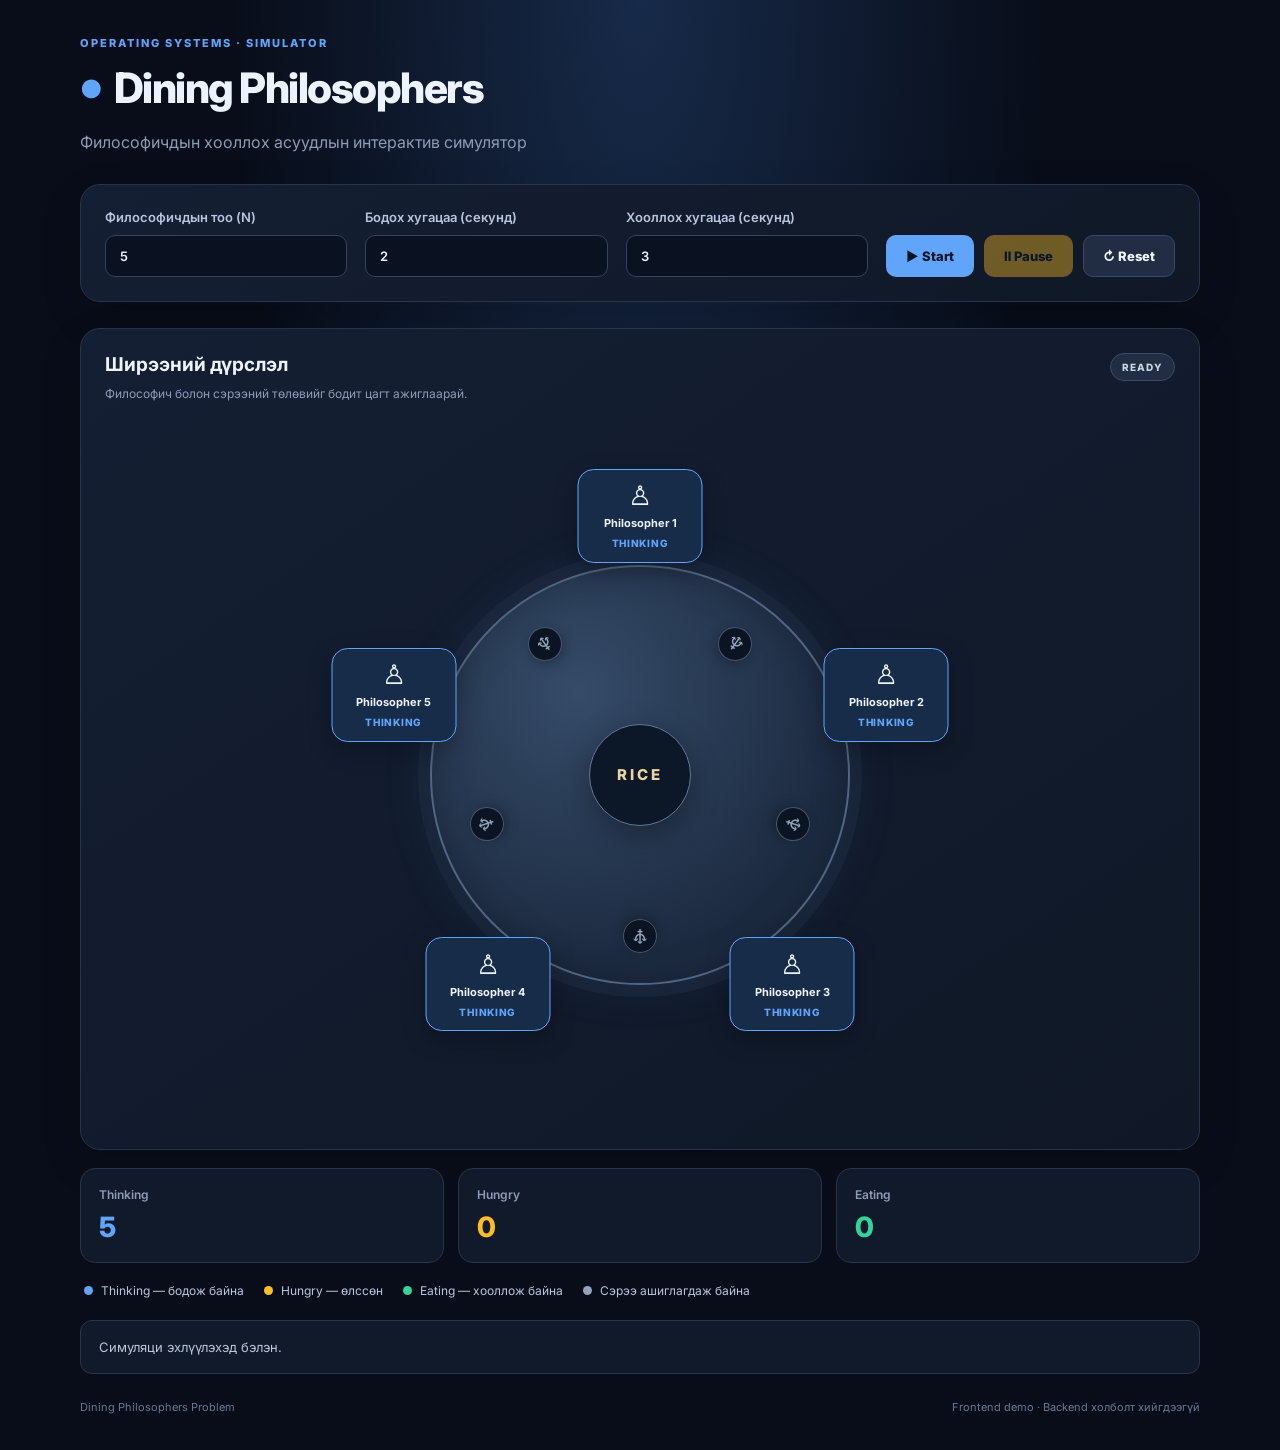
==== src/frontend/index.html @ 5a29da83 "Move frontend files inside src folder" ====
<!DOCTYPE html>
<html lang="mn">
<head>
  <meta charset="UTF-8">
  <meta name="viewport" content="width=device-width, initial-scale=1.0">
  <title>Dining Philosophers Simulator</title>
  <link rel="stylesheet" href="style.css">
  <script src="script.js" defer></script>
</head>
<body>
  <main class="container">
    <header>
      <div class="eyebrow">OPERATING SYSTEMS · SIMULATOR</div>
      <h1>Dining Philosophers</h1>
      <p>Философичдын хооллох асуудлын интерактив симулятор</p>
    </header>

    <section class="controls">
      <label>
        Философичдын тоо (N)
        <input id="count" type="number" min="2" max="10" value="5">
      </label>

      <label>
        Бодох хугацаа (секунд)
        <input id="thinkTime" type="number" min="1" max="10" value="2">
      </label>

      <label>
        Хооллох хугацаа (секунд)
        <input id="eatTime" type="number" min="1" max="10" value="3">
      </label>

      <div class="buttons">
        <button id="start" type="button">▶ Start</button>
        <button id="pause" type="button" disabled>Ⅱ Pause</button>
        <button id="reset" type="button">↻ Reset</button>
      </div>
    </section>

    <section class="simulation">
      <div class="section-heading">
        <div>
          <h2>Ширээний дүрслэл</h2>
          <p class="subheading">Философич болон сэрээний төлөвийг бодит цагт ажиглаарай.</p>
        </div>
        <span id="runBadge" class="run-badge">READY</span>
      </div>

      <div id="philosophers" aria-label="Философичдын дугуй ширээ"></div>
    </section>

    
    <section class="summary">
      <div class="summary-card">
        <span class="summary-label">Thinking</span>
        <strong id="thinkingCount">5</strong>
      </div>
      <div class="summary-card">
        <span class="summary-label">Hungry</span>
        <strong id="hungryCount">0</strong>
      </div>
      <div class="summary-card">
        <span class="summary-label">Eating</span>
        <strong id="eatingCount">0</strong>
      </div>
    </section>

    <section class="legend" aria-label="Төлөвийн тайлбар">
      <span><i class="dot thinking-dot"></i> Thinking — бодож байна</span>
      <span><i class="dot hungry-dot"></i> Hungry — өлссөн</span>
      <span><i class="dot eating-dot"></i> Eating — хооллож байна</span>
      <span><i class="dot fork-dot"></i> Сэрээ ашиглагдаж байна</span>
    </section>

    <p id="status" role="status" aria-live="polite">
      Симуляци эхлүүлэхэд бэлэн.
    </p>

    <footer>
      <span>Dining Philosophers Problem</span>
      <span>Frontend demo · Backend холболт хийгдээгүй</span>
    </footer>
  </main>
</body>
</html>
---- src/frontend/style.css ----
@import url('https://fonts.googleapis.com/css2?family=Inter:wght@400;500;600;700;800&display=swap');

:root {
  color-scheme: dark;
  --bg: #080d19;
  --panel: #111a2b;
  --border: #27344b;
  --text: #edf3ff;
  --muted: #8d9bb5;
  --blue: #60a5fa;
  --yellow: #fbbf24;
  --green: #34d399;
  --red: #fb7185;
}

* {
  box-sizing: border-box;
}

body {
  margin: 0;
  min-height: 100vh;
  padding: 36px 24px;
  background:
    radial-gradient(ellipse at 50% 0%, #172a49 0%, transparent 45%),
    var(--bg);
  color: var(--text);
  font-family: 'Inter', Arial, sans-serif;
}

.container {
  width: min(1120px, 100%);
  margin: 0 auto;
}

header {
  margin-bottom: 28px;
}

.eyebrow {
  margin-bottom: 12px;
  color: var(--blue);
  font-size: 11px;
  font-weight: 800;
  letter-spacing: 2px;
}

header h1 {
  margin: 0 0 10px;
  font-size: clamp(28px, 4vw, 42px);
  font-weight: 800;
  letter-spacing: -1.5px;
}

header h1::before {
  content: '●';
  color: var(--blue);
  font-size: 25px;
  margin-right: 12px;
  vertical-align: 5px;
}

header p,
.subheading {
  color: var(--muted);
  line-height: 1.7;
}

.controls,
.simulation {
  padding: 24px;
  background: linear-gradient(145deg, #141f33, #101827);
  border: 1px solid var(--border);
  border-radius: 20px;
  box-shadow: 0 14px 40px #00000020;
}

.controls {
  display: flex;
  flex-wrap: wrap;
  align-items: end;
  gap: 18px;
  margin: 26px 0;
}

label {
  display: flex;
  flex-direction: column;
  gap: 10px;
  color: #b8c5dc;
  font-size: 13px;
  font-weight: 600;
  flex: 1 1 150px;
}

input {
  width: 100%;
  min-width: 0;
  padding: 12px 14px;
  border: 1px solid #34445f;
  border-radius: 10px;
  outline: none;
  background: #0a1221;
  color: var(--text);
  font: inherit;
  transition: border-color 0.2s, box-shadow 0.2s;
}

input:focus {
  border-color: var(--blue);
  box-shadow: 0 0 0 3px #60a5fa20;
}

.buttons {
  display: flex;
  flex-wrap: wrap;
  gap: 10px;
}

button {
  padding: 12px 19px;
  border: 1px solid transparent;
  border-radius: 10px;
  background: var(--blue);
  color: #071326;
  font: inherit;
  font-size: 13px;
  font-weight: 800;
  cursor: pointer;
  transition: transform 0.2s, filter 0.2s;
}

button:hover:not(:disabled) {
  transform: translateY(-2px);
  filter: brightness(1.12);
}

button:disabled {
  opacity: 0.4;
  cursor: not-allowed;
}

#pause {
  background: var(--yellow);
}

#reset {
  border-color: #3b4a63;
  background: #202d43;
  color: var(--text);
}

.simulation {
  overflow: hidden;
}

.section-heading {
  display: flex;
  justify-content: space-between;
  align-items: flex-start;
  gap: 16px;
}

.simulation h2 {
  margin: 0 0 8px;
  font-size: 19px;
}

.subheading {
  margin: 0;
  font-size: 12px;
}

.run-badge {
  flex-shrink: 0;
  padding: 7px 11px;
  border: 1px solid #3b4a63;
  border-radius: 20px;
  background: #202d43;
  color: #cbd5e1;
  font-size: 10px;
  font-weight: 800;
  letter-spacing: 1px;
}

.run-badge.running {
  border-color: #16856a;
  background: #12372f;
  color: var(--green);
}

.run-badge.paused {
  border-color: #a87918;
  background: #3a2d17;
  color: var(--yellow);
}

#philosophers {
  position: relative;
  width: min(100%, 700px);
  min-height: 350px;
  aspect-ratio: 1;
  margin: 20px auto 0;
  isolation: isolate;
}

#philosophers::before {
  content: '';
  position: absolute;
  z-index: -2;
  inset: 20%;
  border: 2px solid #526581;
  border-radius: 50%;
  background: radial-gradient(circle at 35% 30%, #354b68, #1c2a40 70%);
  box-shadow:
    0 0 0 12px #25344b55,
    0 0 60px #60a5fa12,
    inset 0 0 35px #00000035;
}

#philosophers::after {
  content: 'RICE';
  position: absolute;
  z-index: -1;
  top: 50%;
  left: 50%;
  display: grid;
  place-items: center;
  width: 100px;
  height: 100px;
  transform: translate(-50%, -50%);
  border: 1px solid #607895;
  border-radius: 50%;
  background: #0c1728;
  color: #e9d5a1;
  font-size: 15px;
  font-weight: 800;
  letter-spacing: 3px;
  box-shadow: 0 8px 30px #00000055;
}

.philosopher {
  position: absolute;
  z-index: 2;
  top: var(--y, 50%);
  left: var(--x, 50%);
  display: flex;
  flex-direction: column;
  align-items: center;
  justify-content: center;
  gap: 7px;
  width: clamp(76px, 18%, 125px);
  min-height: 94px;
  padding: 12px 7px;
  transform: translate(-50%, -50%);
  border: 1px solid #42516a;
  border-radius: 16px;
  background: #18253a;
  color: var(--text);
  text-align: center;
  box-shadow: 0 8px 25px #00000040;
  transition: background 0.25s, border-color 0.25s, box-shadow 0.25s;
}

.philosopher::before {
  content: '♙';
  font-size: 27px;
  line-height: 1;
}

.philosopher div {
  font-size: 11px;
  font-weight: 700;
}

.philosopher p {
  margin: 0;
  font-size: 10px;
  font-weight: 800;
  letter-spacing: 0.7px;
}

.philosopher.thinking {
  border-color: var(--blue);
  background: #172c49;
}

.philosopher.thinking p {
  color: var(--blue);
}

.philosopher.hungry {
  border-color: var(--yellow);
  background: #3a2d17;
  box-shadow: 0 0 20px #fbbf2415;
}

.philosopher.hungry p {
  color: var(--yellow);
}

.philosopher.eating {
  border-color: var(--green);
  background: #12372f;
  box-shadow: 0 0 24px #34d39930;
}

.philosopher.eating p {
  color: var(--green);
}

.fork {
  position: absolute;
  z-index: 1;
  top: var(--y, 50%);
  left: var(--x, 50%);
  display: grid;
  place-items: center;
  width: 34px;
  height: 34px;
  transform: translate(-50%, -50%) rotate(var(--angle, 0deg));
  border: 1px solid #475569;
  border-radius: 50%;
  background: #0b1423;
  color: #94a3b8;
  font-size: 20px;
  box-shadow: 0 4px 12px #00000045;
  transition: background 0.2s, color 0.2s, border-color 0.2s;
}

.fork.occupied {
  border-color: var(--green);
  background: #12372f;
  color: var(--green);
}

.summary {
  display: grid;
  grid-template-columns: repeat(3, minmax(0, 1fr));
  gap: 14px;
  margin-top: 18px;
}

.summary-card {
  padding: 18px;
  border: 1px solid var(--border);
  border-radius: 15px;
  background: var(--panel);
}

.summary-label {
  display: block;
  margin-bottom: 8px;
  color: var(--muted);
  font-size: 12px;
  font-weight: 600;
}

.summary-card strong {
  font-size: 28px;
  font-weight: 800;
}

.summary-card:nth-child(1) strong {
  color: var(--blue);
}

.summary-card:nth-child(2) strong {
  color: var(--yellow);
}

.summary-card:nth-child(3) strong {
  color: var(--green);
}

.legend {
  display: flex;
  flex-wrap: wrap;
  gap: 14px 20px;
  margin: 20px 4px;
  color: #bac7dc;
  font-size: 12px;
}

.legend span {
  display: flex;
  align-items: center;
  gap: 8px;
}

.dot {
  display: inline-block;
  width: 9px;
  height: 9px;
  flex-shrink: 0;
  border-radius: 50%;
}

.thinking-dot {
  background: var(--blue);
}

.hungry-dot {
  background: var(--yellow);
}

.eating-dot {
  background: var(--green);
}

.fork-dot {
  background: #94a3b8;
}

#status {
  margin-top: 22px;
  padding: 16px 18px;
  border: 1px solid var(--border);
  border-radius: 12px;
  background: var(--panel);
  color: #bac7dc;
  font-size: 13px;
  line-height: 1.6;
}

footer {
  display: flex;
  justify-content: space-between;
  flex-wrap: wrap;
  gap: 10px;
  margin-top: 26px;
  color: #687893;
  font-size: 11px;
}

@media (max-width: 600px) {
  body {
    padding: 22px 12px;
  }

  .controls,
  .simulation {
    padding: 16px;
    border-radius: 15px;
  }

  .controls {
    align-items: stretch;
    flex-direction: column;
  }

  .buttons {
    display: grid;
    grid-template-columns: repeat(3, minmax(0, 1fr));
  }

  .buttons button {
    padding: 12px 8px;
  }

  #philosophers {
    min-height: 300px;
  }

  .philosopher {
    width: 25%;
    min-height: 72px;
    padding: 7px 3px;
    gap: 4px;
    border-radius: 10px;
  }

  .philosopher::before {
    font-size: 19px;
  }

  .philosopher div,
  .philosopher p {
    font-size: 8px;
  }

  #philosophers::after {
    width: 65px;
    height: 65px;
    font-size: 11px;
  }

  .fork {
    width: 25px;
    height: 25px;
    font-size: 16px;
  }

  .summary {
    gap: 8px;
  }

  .summary-card {
    padding: 12px;
  }

  .summary-card strong {
    font-size: 23px;
  }

  .section-heading {
    flex-direction: column;
  }
}
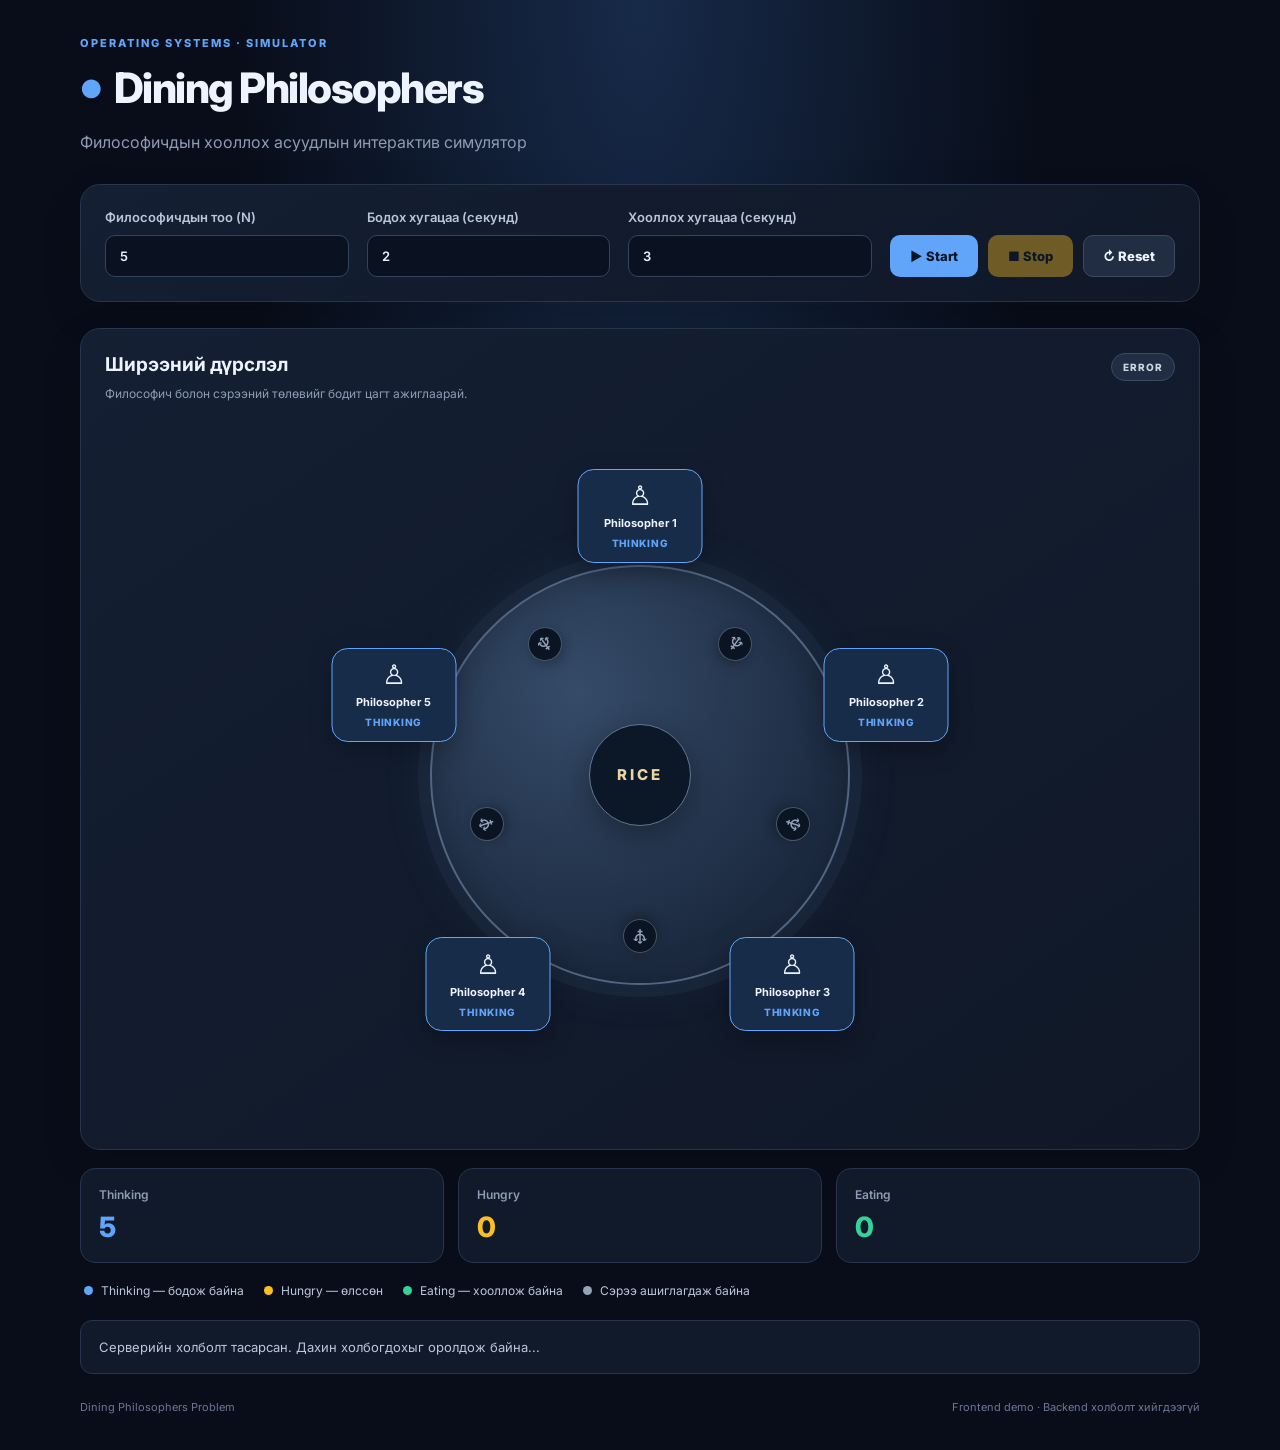
==== commit 0994aa61: "Connect frontend to bridge server via SSE" ====
--- a/src/frontend/index.html
+++ b/src/frontend/index.html
@@ -6,6 +6,7 @@
   <title>Dining Philosophers Simulator</title>
   <link rel="stylesheet" href="style.css">
   <script src="script.js" defer></script>
+  <script src="bridge-client.js" defer></script>
 </head>
 <body>
   <main class="container">
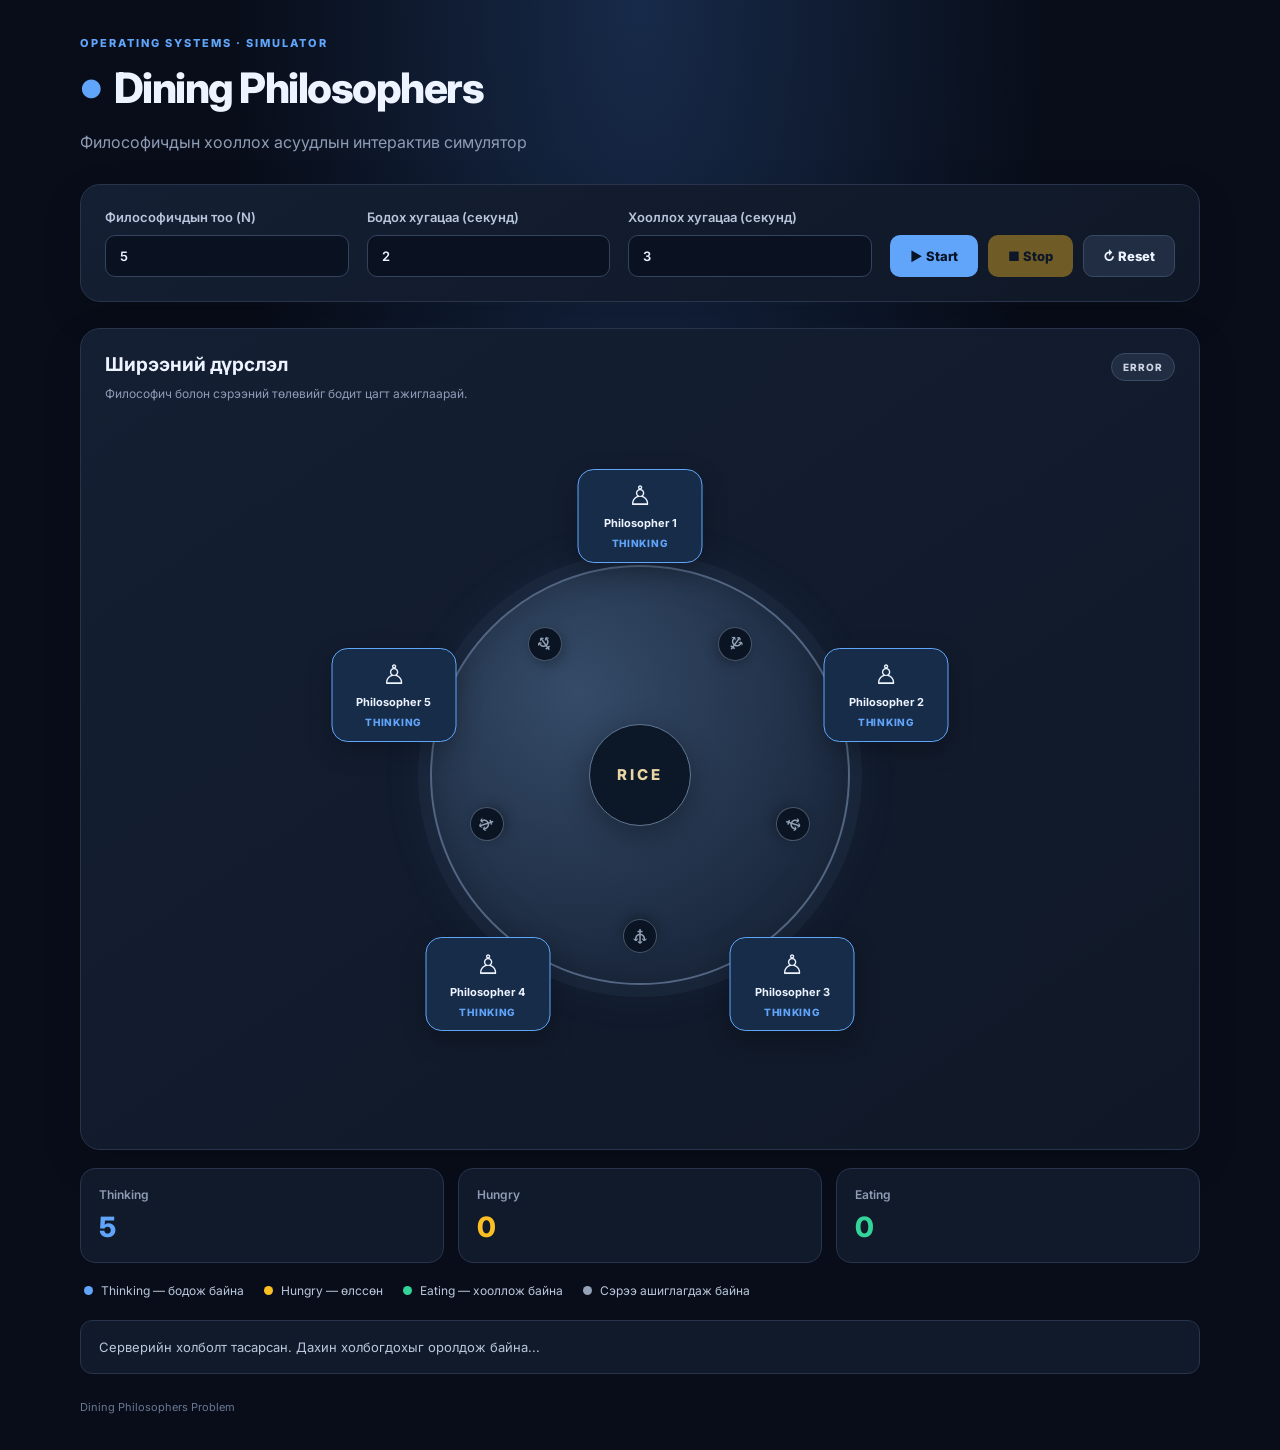
==== commit 17be0efd: "Remove outdated 'Backend not connected' note from footer" ====
--- a/src/frontend/index.html
+++ b/src/frontend/index.html
@@ -80,7 +80,6 @@
 
     <footer>
       <span>Dining Philosophers Problem</span>
-      <span>Frontend demo · Backend холболт хийгдээгүй</span>
     </footer>
   </main>
 </body>
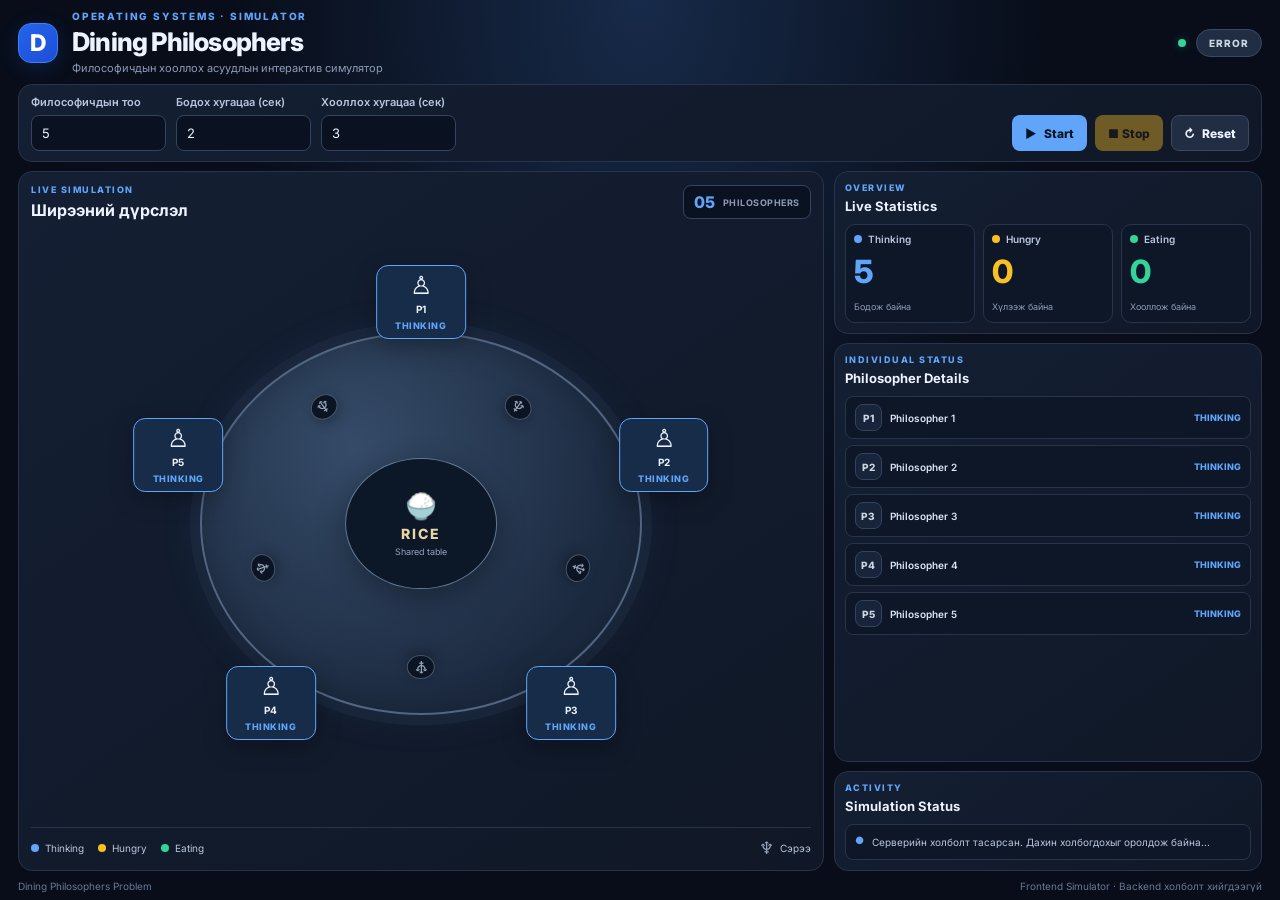
==== commit eb2ee73e: "update gui" ====
--- a/src/frontend/index.html
+++ b/src/frontend/index.html
@@ -3,84 +3,220 @@
 <head>
   <meta charset="UTF-8">
   <meta name="viewport" content="width=device-width, initial-scale=1.0">
+
   <title>Dining Philosophers Simulator</title>
+
+  <link rel="preconnect" href="https://fonts.googleapis.com">
+  <link rel="preconnect" href="https://fonts.gstatic.com" crossorigin>
+  <link
+    href="https://fonts.googleapis.com/css2?family=Inter:wght@400;500;600;700;800&display=swap"
+    rel="stylesheet"
+  >
+
   <link rel="stylesheet" href="style.css">
   <script src="script.js" defer></script>
-  <script src="bridge-client.js" defer></script>
-</head>
+<script src="bridge-client.js" defer></script>
 <body>
-  <main class="container">
-    <header>
-      <div class="eyebrow">OPERATING SYSTEMS · SIMULATOR</div>
-      <h1>Dining Philosophers</h1>
-      <p>Философичдын хооллох асуудлын интерактив симулятор</p>
+  <main class="app">
+
+    <!-- HEADER -->
+    <header class="app-header">
+      <div class="brand">
+        <div class="brand-icon">D</div>
+
+        <div>
+          <div class="eyebrow">OPERATING SYSTEMS · SIMULATOR</div>
+          <h1>Dining Philosophers</h1>
+          <p>Философичдын хооллох асуудлын интерактив симулятор</p>
+        </div>
+      </div>
+
+      <div class="header-status">
+        <span class="status-indicator"></span>
+        <span id="runBadge" class="run-badge">READY</span>
+      </div>
     </header>
 
-    <section class="controls">
-      <label>
-        Философичдын тоо (N)
+    <!-- CONTROLS -->
+    <section class="controls-panel">
+      <div class="control-group">
+        <label for="count">Философичдын тоо</label>
         <input id="count" type="number" min="2" max="10" value="5">
-      </label>
-
-      <label>
-        Бодох хугацаа (секунд)
+      </div>
+
+      <div class="control-group">
+        <label for="thinkTime">Бодох хугацаа (сек)</label>
         <input id="thinkTime" type="number" min="1" max="10" value="2">
-      </label>
-
-      <label>
-        Хооллох хугацаа (секунд)
+      </div>
+
+      <div class="control-group">
+        <label for="eatTime">Хооллох хугацаа (сек)</label>
         <input id="eatTime" type="number" min="1" max="10" value="3">
-      </label>
-
-      <div class="buttons">
-        <button id="start" type="button">▶ Start</button>
-        <button id="pause" type="button" disabled>Ⅱ Pause</button>
-        <button id="reset" type="button">↻ Reset</button>
+      </div>
+
+      <div class="control-buttons">
+        <button id="start" class="btn btn-primary" type="button">
+          <span>▶</span> Start
+        </button>
+
+        <button id="pause" class="btn btn-warning" type="button" disabled>
+          <span>Ⅱ</span> Pause
+        </button>
+
+        <button id="reset" class="btn btn-secondary" type="button">
+          <span>↻</span> Reset
+        </button>
       </div>
     </section>
 
-    <section class="simulation">
-      <div class="section-heading">
-        <div>
-          <h2>Ширээний дүрслэл</h2>
-          <p class="subheading">Философич болон сэрээний төлөвийг бодит цагт ажиглаарай.</p>
-        </div>
-        <span id="runBadge" class="run-badge">READY</span>
-      </div>
-
-      <div id="philosophers" aria-label="Философичдын дугуй ширээ"></div>
+    <!-- MAIN DASHBOARD -->
+    <section class="dashboard">
+
+      <!-- LEFT: SIMULATION TABLE -->
+      <section class="simulation-panel">
+
+        <div class="panel-heading">
+          <div>
+            <div class="panel-eyebrow">LIVE SIMULATION</div>
+            <h2>Ширээний дүрслэл</h2>
+          </div>
+
+          <div class="table-counter">
+            <span id="philosopherTotal">05</span>
+            <span>PHILOSOPHERS</span>
+          </div>
+        </div>
+
+        <div class="table-stage">
+          <div id="philosophers" aria-label="Философичдын дугуй ширээ">
+
+            <div class="table-center">
+              <div class="rice-icon">🍚</div>
+              <span>RICE</span>
+              <small>Shared table</small>
+            </div>
+
+          </div>
+        </div>
+
+        <div class="table-footer">
+          <div class="table-legend">
+            <span>
+              <i class="legend-dot thinking-dot"></i>
+              Thinking
+            </span>
+
+            <span>
+              <i class="legend-dot hungry-dot"></i>
+              Hungry
+            </span>
+
+            <span>
+              <i class="legend-dot eating-dot"></i>
+              Eating
+            </span>
+          </div>
+
+          <div class="fork-legend">
+            <span class="fork-symbol">♆</span>
+            Сэрээ
+          </div>
+        </div>
+
+      </section>
+
+      <!-- RIGHT: INFORMATION PANEL -->
+      <aside class="information-panel">
+
+        <!-- STATISTICS -->
+        <section class="stats-panel">
+
+          <div class="panel-heading compact-heading">
+            <div>
+              <div class="panel-eyebrow">OVERVIEW</div>
+              <h2>Live Statistics</h2>
+            </div>
+          </div>
+
+          <div class="stats-grid">
+
+            <div class="stat-card thinking-card">
+              <div class="stat-top">
+                <span class="legend-dot thinking-dot"></span>
+                <span>Thinking</span>
+              </div>
+
+              <strong id="thinkingCount">5</strong>
+              <small>Бодож байна</small>
+            </div>
+
+            <div class="stat-card hungry-card">
+              <div class="stat-top">
+                <span class="legend-dot hungry-dot"></span>
+                <span>Hungry</span>
+              </div>
+
+              <strong id="hungryCount">0</strong>
+              <small>Хүлээж байна</small>
+            </div>
+
+            <div class="stat-card eating-card">
+              <div class="stat-top">
+                <span class="legend-dot eating-dot"></span>
+                <span>Eating</span>
+              </div>
+
+              <strong id="eatingCount">0</strong>
+              <small>Хооллож байна</small>
+            </div>
+
+          </div>
+
+        </section>
+
+        <!-- PHILOSOPHER DETAILS -->
+        <section class="philosopher-panel">
+
+          <div class="panel-heading compact-heading">
+            <div>
+              <div class="panel-eyebrow">INDIVIDUAL STATUS</div>
+              <h2>Philosopher Details</h2>
+            </div>
+          </div>
+
+          <div id="philosopherDetails" class="philosopher-details"></div>
+
+        </section>
+
+        <!-- EVENT LOG -->
+        <section class="event-panel">
+
+          <div class="panel-heading compact-heading">
+            <div>
+              <div class="panel-eyebrow">ACTIVITY</div>
+              <h2>Simulation Status</h2>
+            </div>
+          </div>
+
+          <div class="event-content">
+            <span class="event-icon">●</span>
+            <p id="status" role="status" aria-live="polite">
+              Симуляци эхлүүлэхэд бэлэн.
+            </p>
+          </div>
+
+        </section>
+
+      </aside>
+
     </section>
 
-    
-    <section class="summary">
-      <div class="summary-card">
-        <span class="summary-label">Thinking</span>
-        <strong id="thinkingCount">5</strong>
-      </div>
-      <div class="summary-card">
-        <span class="summary-label">Hungry</span>
-        <strong id="hungryCount">0</strong>
-      </div>
-      <div class="summary-card">
-        <span class="summary-label">Eating</span>
-        <strong id="eatingCount">0</strong>
-      </div>
-    </section>
-
-    <section class="legend" aria-label="Төлөвийн тайлбар">
-      <span><i class="dot thinking-dot"></i> Thinking — бодож байна</span>
-      <span><i class="dot hungry-dot"></i> Hungry — өлссөн</span>
-      <span><i class="dot eating-dot"></i> Eating — хооллож байна</span>
-      <span><i class="dot fork-dot"></i> Сэрээ ашиглагдаж байна</span>
-    </section>
-
-    <p id="status" role="status" aria-live="polite">
-      Симуляци эхлүүлэхэд бэлэн.
-    </p>
-
-    <footer>
+    <!-- FOOTER -->
+    <footer class="app-footer">
       <span>Dining Philosophers Problem</span>
+      <span>Frontend Simulator · Backend холболт хийгдээгүй</span>
     </footer>
+
   </main>
 </body>
-</html>
+</html>
--- a/src/frontend/style.css
+++ b/src/frontend/style.css
@@ -1,183 +1,155 @@
-@import url('https://fonts.googleapis.com/css2?family=Inter:wght@400;500;600;700;800&display=swap');
 
 :root {
   color-scheme: dark;
+
   --bg: #080d19;
   --panel: #111a2b;
+  --panel-light: #17243a;
   --border: #27344b;
+
   --text: #edf3ff;
   --muted: #8d9bb5;
+
   --blue: #60a5fa;
   --yellow: #fbbf24;
   --green: #34d399;
   --red: #fb7185;
+
+  --radius: 14px;
 }
 
 * {
   box-sizing: border-box;
 }
 
+html {
+  height: 100%;
+}
+
 body {
   margin: 0;
-  min-height: 100vh;
-  padding: 36px 24px;
+  min-height: 100%;
   background:
     radial-gradient(ellipse at 50% 0%, #172a49 0%, transparent 45%),
     var(--bg);
+
   color: var(--text);
-  font-family: 'Inter', Arial, sans-serif;
-}
-
-.container {
-  width: min(1120px, 100%);
+  font-family: "Inter", Arial, sans-serif;
+}
+
+button,
+input {
+  font: inherit;
+}
+
+/* APP LAYOUT */
+
+.app {
+  width: 100%;
+  max-width: 1920px;
+  height: 100vh;
+  height: 100dvh;
+
   margin: 0 auto;
-}
-
-header {
-  margin-bottom: 28px;
+  padding: 14px 24px 10px;
+
+  display: flex;
+  flex-direction: column;
+  gap: 12px;
+
+  overflow: hidden;
+}
+
+/* HEADER */
+
+.app-header {
+  display: flex;
+  align-items: center;
+  justify-content: space-between;
+  gap: 20px;
+
+  flex-shrink: 0;
+  min-height: 66px;
+}
+
+.brand {
+  display: flex;
+  align-items: center;
+  gap: 14px;
+}
+
+.brand-icon {
+  display: grid;
+  place-items: center;
+
+  width: 46px;
+  height: 46px;
+
+  flex-shrink: 0;
+
+  border: 1px solid #3b82f6;
+  border-radius: 13px;
+
+  background: linear-gradient(145deg, #2563eb, #1d4ed8);
+
+  color: white;
+  font-size: 23px;
+  font-weight: 800;
+
+  box-shadow: 0 5px 20px #2563eb30;
 }
 
 .eyebrow {
-  margin-bottom: 12px;
+  margin-bottom: 4px;
+
   color: var(--blue);
+  font-size: 10px;
+  font-weight: 800;
+  letter-spacing: 1.8px;
+}
+
+.app-header h1 {
+  margin: 0;
+
+  font-size: clamp(20px, 2vw, 28px);
+  font-weight: 800;
+  letter-spacing: -0.8px;
+}
+
+.app-header p {
+  margin: 4px 0 0;
+
+  color: var(--muted);
   font-size: 11px;
-  font-weight: 800;
-  letter-spacing: 2px;
-}
-
-header h1 {
-  margin: 0 0 10px;
-  font-size: clamp(28px, 4vw, 42px);
-  font-weight: 800;
-  letter-spacing: -1.5px;
-}
-
-header h1::before {
-  content: '●';
-  color: var(--blue);
-  font-size: 25px;
-  margin-right: 12px;
-  vertical-align: 5px;
-}
-
-header p,
-.subheading {
-  color: var(--muted);
-  line-height: 1.7;
-}
-
-.controls,
-.simulation {
-  padding: 24px;
-  background: linear-gradient(145deg, #141f33, #101827);
-  border: 1px solid var(--border);
-  border-radius: 20px;
-  box-shadow: 0 14px 40px #00000020;
-}
-
-.controls {
-  display: flex;
-  flex-wrap: wrap;
-  align-items: end;
-  gap: 18px;
-  margin: 26px 0;
-}
-
-label {
-  display: flex;
-  flex-direction: column;
+}
+
+.header-status {
+  display: flex;
+  align-items: center;
   gap: 10px;
-  color: #b8c5dc;
-  font-size: 13px;
-  font-weight: 600;
-  flex: 1 1 150px;
-}
-
-input {
-  width: 100%;
-  min-width: 0;
-  padding: 12px 14px;
-  border: 1px solid #34445f;
-  border-radius: 10px;
-  outline: none;
-  background: #0a1221;
-  color: var(--text);
-  font: inherit;
-  transition: border-color 0.2s, box-shadow 0.2s;
-}
-
-input:focus {
-  border-color: var(--blue);
-  box-shadow: 0 0 0 3px #60a5fa20;
-}
-
-.buttons {
-  display: flex;
-  flex-wrap: wrap;
-  gap: 10px;
-}
-
-button {
-  padding: 12px 19px;
-  border: 1px solid transparent;
-  border-radius: 10px;
-  background: var(--blue);
-  color: #071326;
-  font: inherit;
-  font-size: 13px;
-  font-weight: 800;
-  cursor: pointer;
-  transition: transform 0.2s, filter 0.2s;
-}
-
-button:hover:not(:disabled) {
-  transform: translateY(-2px);
-  filter: brightness(1.12);
-}
-
-button:disabled {
-  opacity: 0.4;
-  cursor: not-allowed;
-}
-
-#pause {
-  background: var(--yellow);
-}
-
-#reset {
-  border-color: #3b4a63;
-  background: #202d43;
-  color: var(--text);
-}
-
-.simulation {
-  overflow: hidden;
-}
-
-.section-heading {
-  display: flex;
-  justify-content: space-between;
-  align-items: flex-start;
-  gap: 16px;
-}
-
-.simulation h2 {
-  margin: 0 0 8px;
-  font-size: 19px;
-}
-
-.subheading {
-  margin: 0;
-  font-size: 12px;
+
+  flex-shrink: 0;
+}
+
+.status-indicator {
+  width: 8px;
+  height: 8px;
+
+  border-radius: 50%;
+  background: var(--green);
+
+  box-shadow: 0 0 10px #34d39950;
 }
 
 .run-badge {
-  flex-shrink: 0;
-  padding: 7px 11px;
+  padding: 7px 12px;
+
   border: 1px solid #3b4a63;
   border-radius: 20px;
+
   background: #202d43;
   color: #cbd5e1;
+
   font-size: 10px;
   font-weight: 800;
   letter-spacing: 1px;
@@ -195,89 +167,352 @@
   color: var(--yellow);
 }
 
+/* CONTROLS */
+
+.controls-panel {
+  display: flex;
+  align-items: end;
+  gap: 14px;
+
+  flex-shrink: 0;
+
+  padding: 12px 16px;
+
+  border: 1px solid var(--border);
+  border-radius: var(--radius);
+
+  background: linear-gradient(145deg, #141f33, #101827);
+}
+
+.control-group {
+  display: flex;
+  flex-direction: column;
+  gap: 6px;
+
+  width: 150px;
+  min-width: 0;
+}
+
+.control-group label {
+  color: #b8c5dc;
+  font-size: 11px;
+  font-weight: 600;
+}
+
+.control-group input {
+  width: 100%;
+  height: 36px;
+
+  padding: 0 10px;
+
+  border: 1px solid #34445f;
+  border-radius: 8px;
+
+  outline: none;
+
+  background: #0a1221;
+  color: var(--text);
+
+  font-size: 13px;
+
+  transition:
+    border-color 0.2s,
+    box-shadow 0.2s;
+}
+
+.control-group input:focus {
+  border-color: var(--blue);
+  box-shadow: 0 0 0 3px #60a5fa20;
+}
+
+.control-buttons {
+  display: flex;
+  gap: 8px;
+
+  margin-left: auto;
+}
+
+.btn {
+  display: inline-flex;
+  align-items: center;
+  justify-content: center;
+  gap: 7px;
+
+  height: 36px;
+  padding: 0 15px;
+
+  border: 1px solid transparent;
+  border-radius: 8px;
+
+  font-size: 12px;
+  font-weight: 800;
+
+  cursor: pointer;
+
+  transition:
+    transform 0.2s,
+    filter 0.2s;
+}
+
+.btn:hover:not(:disabled) {
+  transform: translateY(-1px);
+  filter: brightness(1.1);
+}
+
+.btn:disabled {
+  opacity: 0.4;
+  cursor: not-allowed;
+}
+
+.btn-primary {
+  background: var(--blue);
+  color: #071326;
+}
+
+.btn-warning {
+  background: var(--yellow);
+  color: #241805;
+}
+
+.btn-secondary {
+  border-color: #3b4a63;
+  background: #202d43;
+  color: var(--text);
+}
+
+/* MAIN DASHBOARD */
+
+.dashboard {
+  display: grid;
+
+  grid-template-columns:
+    minmax(0, 1.65fr)
+    minmax(310px, 0.85fr);
+
+  gap: 14px;
+
+  flex: 1;
+  min-height: 0;
+}
+
+/* PANEL SHARED */
+
+.simulation-panel,
+.information-panel > section {
+  border: 1px solid var(--border);
+  border-radius: var(--radius);
+
+  background: linear-gradient(145deg, #141f33, #101827);
+}
+
+.simulation-panel {
+  display: flex;
+  flex-direction: column;
+
+  min-width: 0;
+  min-height: 0;
+
+  padding: 16px;
+
+  overflow: hidden;
+}
+
+.panel-heading {
+  display: flex;
+  align-items: center;
+  justify-content: space-between;
+  gap: 12px;
+
+  flex-shrink: 0;
+}
+
+.panel-eyebrow {
+  margin-bottom: 5px;
+
+  color: var(--blue);
+  font-size: 9px;
+  font-weight: 800;
+  letter-spacing: 1.5px;
+}
+
+.panel-heading h2 {
+  margin: 0;
+
+  font-size: 16px;
+  font-weight: 700;
+}
+
+.table-counter {
+  display: flex;
+  align-items: center;
+  gap: 8px;
+
+  padding: 6px 10px;
+
+  border: 1px solid #34445f;
+  border-radius: 8px;
+
+  background: #0a1221;
+}
+
+.table-counter span:first-child {
+  color: var(--blue);
+  font-size: 16px;
+  font-weight: 800;
+}
+
+.table-counter span:last-child {
+  color: var(--muted);
+  font-size: 9px;
+  font-weight: 700;
+  letter-spacing: 0.5px;
+}
+
+/* TABLE STAGE */
+
+.table-stage {
+  display: flex;
+  align-items: center;
+  justify-content: center;
+
+  flex: 1;
+  min-height: 0;
+
+  padding: 4px;
+}
+
 #philosophers {
   position: relative;
-  width: min(100%, 700px);
-  min-height: 350px;
+
+  width: min(100%, 100%, calc(100dvh - 210px));
+  max-height: 100%;
   aspect-ratio: 1;
-  margin: 20px auto 0;
+
   isolation: isolate;
 }
 
+/* TABLE */
+
 #philosophers::before {
-  content: '';
+  content: "";
+
   position: absolute;
   z-index: -2;
-  inset: 20%;
+
+  inset: 18%;
+
   border: 2px solid #526581;
   border-radius: 50%;
-  background: radial-gradient(circle at 35% 30%, #354b68, #1c2a40 70%);
+
+  background:
+    radial-gradient(circle at 35% 30%, #354b68, #1c2a40 70%);
+
   box-shadow:
-    0 0 0 12px #25344b55,
-    0 0 60px #60a5fa12,
+    0 0 0 10px #25344b55,
+    0 0 50px #60a5fa12,
     inset 0 0 35px #00000035;
 }
 
-#philosophers::after {
-  content: 'RICE';
+/* TABLE CENTER */
+
+.table-center {
   position: absolute;
   z-index: -1;
+
   top: 50%;
   left: 50%;
-  display: grid;
-  place-items: center;
-  width: 100px;
-  height: 100px;
+
+  display: flex;
+  flex-direction: column;
+  align-items: center;
+  justify-content: center;
+  gap: 4px;
+
+  width: 22%;
+  height: 22%;
+
   transform: translate(-50%, -50%);
+
   border: 1px solid #607895;
   border-radius: 50%;
+
   background: #0c1728;
+
+  box-shadow: 0 8px 30px #00000055;
+}
+
+.rice-icon {
+  font-size: clamp(16px, 2vw, 30px);
+}
+
+.table-center > span {
   color: #e9d5a1;
-  font-size: 15px;
+  font-size: clamp(10px, 1.1vw, 15px);
   font-weight: 800;
-  letter-spacing: 3px;
-  box-shadow: 0 8px 30px #00000055;
-}
+  letter-spacing: 2px;
+}
+
+.table-center small {
+  color: #94a3b8;
+  font-size: clamp(7px, 0.7vw, 10px);
+}
+
+/* PHILOSOPHERS */
 
 .philosopher {
   position: absolute;
   z-index: 2;
+
   top: var(--y, 50%);
   left: var(--x, 50%);
+
   display: flex;
   flex-direction: column;
   align-items: center;
   justify-content: center;
-  gap: 7px;
-  width: clamp(76px, 18%, 125px);
-  min-height: 94px;
-  padding: 12px 7px;
+  gap: 5px;
+
+  width: clamp(66px, 13%, 108px);
+  min-height: 70px;
+
+  padding: 7px 4px;
+
   transform: translate(-50%, -50%);
+
   border: 1px solid #42516a;
-  border-radius: 16px;
+  border-radius: 12px;
+
   background: #18253a;
   color: var(--text);
+
   text-align: center;
+
   box-shadow: 0 8px 25px #00000040;
-  transition: background 0.25s, border-color 0.25s, box-shadow 0.25s;
+
+  transition:
+    background 0.25s,
+    border-color 0.25s,
+    box-shadow 0.25s;
 }
 
 .philosopher::before {
-  content: '♙';
-  font-size: 27px;
+  content: "♙";
+
+  font-size: clamp(18px, 2vw, 25px);
   line-height: 1;
 }
 
 .philosopher div {
-  font-size: 11px;
+  font-size: 10px;
   font-weight: 700;
 }
 
 .philosopher p {
   margin: 0;
-  font-size: 10px;
+
+  font-size: 9px;
   font-weight: 800;
-  letter-spacing: 0.7px;
+  letter-spacing: 0.5px;
 }
 
 .philosopher.thinking {
@@ -292,6 +527,7 @@
 .philosopher.hungry {
   border-color: var(--yellow);
   background: #3a2d17;
+
   box-shadow: 0 0 20px #fbbf2415;
 }
 
@@ -302,30 +538,47 @@
 .philosopher.eating {
   border-color: var(--green);
   background: #12372f;
+
   box-shadow: 0 0 24px #34d39930;
 }
 
 .philosopher.eating p {
   color: var(--green);
 }
+
+/* FORKS */
 
 .fork {
   position: absolute;
   z-index: 1;
+
   top: var(--y, 50%);
   left: var(--x, 50%);
+
   display: grid;
   place-items: center;
-  width: 34px;
-  height: 34px;
-  transform: translate(-50%, -50%) rotate(var(--angle, 0deg));
+
+  width: clamp(24px, 4%, 32px);
+  height: clamp(24px, 4%, 32px);
+
+  transform:
+    translate(-50%, -50%)
+    rotate(var(--angle, 0deg));
+
   border: 1px solid #475569;
   border-radius: 50%;
+
   background: #0b1423;
   color: #94a3b8;
-  font-size: 20px;
+
+  font-size: 17px;
+
   box-shadow: 0 4px 12px #00000045;
-  transition: background 0.2s, color 0.2s, border-color 0.2s;
+
+  transition:
+    background 0.2s,
+    color 0.2s,
+    border-color 0.2s;
 }
 
 .fork.occupied {
@@ -334,65 +587,257 @@
   color: var(--green);
 }
 
-.summary {
+/* TABLE FOOTER */
+
+.table-footer {
+  display: flex;
+  align-items: center;
+  justify-content: space-between;
+  gap: 10px;
+
+  flex-shrink: 0;
+
+  padding-top: 10px;
+
+  border-top: 1px solid #27344b;
+}
+
+.table-legend {
+  display: flex;
+  flex-wrap: wrap;
+  gap: 14px;
+}
+
+.table-legend span,
+.fork-legend {
+  display: flex;
+  align-items: center;
+  gap: 6px;
+
+  color: #bac7dc;
+  font-size: 10px;
+}
+
+.fork-symbol {
+  color: #94a3b8;
+  font-size: 17px;
+}
+
+/* RIGHT PANEL */
+
+.information-panel {
+  display: flex;
+  flex-direction: column;
+  gap: 12px;
+
+  min-width: 0;
+  min-height: 0;
+}
+
+.information-panel > section {
+  padding: 13px;
+}
+
+.compact-heading {
+  margin-bottom: 10px;
+}
+
+.compact-heading h2 {
+  font-size: 13px;
+}
+
+/* STATISTICS */
+
+.stats-panel {
+  flex-shrink: 0;
+}
+
+.stats-grid {
   display: grid;
   grid-template-columns: repeat(3, minmax(0, 1fr));
-  gap: 14px;
-  margin-top: 18px;
-}
-
-.summary-card {
-  padding: 18px;
+  gap: 8px;
+}
+
+.stat-card {
+  min-width: 0;
+
+  padding: 10px;
+
   border: 1px solid var(--border);
-  border-radius: 15px;
-  background: var(--panel);
-}
-
-.summary-label {
+  border-radius: 10px;
+
+  background: #0d1728;
+}
+
+.stat-top {
+  display: flex;
+  align-items: center;
+  gap: 6px;
+
+  color: #bac7dc;
+  font-size: 10px;
+  font-weight: 600;
+}
+
+.stat-card strong {
   display: block;
-  margin-bottom: 8px;
+
+  margin: 7px 0 3px;
+
+  font-size: clamp(22px, 2.5vw, 32px);
+  font-weight: 800;
+}
+
+.stat-card small {
   color: var(--muted);
-  font-size: 12px;
+  font-size: 9px;
+}
+
+.thinking-card strong {
+  color: var(--blue);
+}
+
+.hungry-card strong {
+  color: var(--yellow);
+}
+
+.eating-card strong {
+  color: var(--green);
+}
+
+/* DETAILS */
+
+.philosopher-panel {
+  display: flex;
+  flex-direction: column;
+
+  flex: 1;
+  min-height: 0;
+}
+
+.philosopher-details {
+  display: flex;
+  flex-direction: column;
+  gap: 6px;
+
+  min-height: 0;
+
+  overflow-y: auto;
+
+  scrollbar-width: thin;
+  scrollbar-color: #34445f transparent;
+}
+
+.philosopher-row {
+  display: flex;
+  align-items: center;
+  justify-content: space-between;
+  gap: 8px;
+
+  padding: 7px 9px;
+
+  border: 1px solid #27344b;
+  border-radius: 8px;
+
+  background: #0d1728;
+}
+
+.philosopher-row-left {
+  display: flex;
+  align-items: center;
+  gap: 8px;
+
+  min-width: 0;
+}
+
+.philosopher-number {
+  display: grid;
+  place-items: center;
+
+  width: 27px;
+  height: 27px;
+
+  flex-shrink: 0;
+
+  border: 1px solid #34445f;
+  border-radius: 8px;
+
+  background: #17243a;
+  color: #cbd5e1;
+
+  font-size: 10px;
+  font-weight: 800;
+}
+
+.philosopher-name {
+  color: #dbe5f5;
+  font-size: 10px;
   font-weight: 600;
 }
 
-.summary-card strong {
-  font-size: 28px;
+.philosopher-state {
+  flex-shrink: 0;
+
+  font-size: 9px;
   font-weight: 800;
 }
 
-.summary-card:nth-child(1) strong {
+.philosopher-row.thinking .philosopher-state {
   color: var(--blue);
 }
 
-.summary-card:nth-child(2) strong {
+.philosopher-row.hungry .philosopher-state {
   color: var(--yellow);
 }
 
-.summary-card:nth-child(3) strong {
+.philosopher-row.eating .philosopher-state {
   color: var(--green);
 }
 
-.legend {
-  display: flex;
-  flex-wrap: wrap;
-  gap: 14px 20px;
-  margin: 20px 4px;
+/* STATUS */
+
+.event-panel {
+  flex-shrink: 0;
+}
+
+.event-content {
+  display: flex;
+  align-items: flex-start;
+  gap: 8px;
+
+  padding: 9px;
+
+  border: 1px solid #27344b;
+  border-radius: 8px;
+
+  background: #0d1728;
+}
+
+.event-icon {
+  flex-shrink: 0;
+
+  color: var(--blue);
+  font-size: 10px;
+}
+
+#status {
+  margin: 0;
+
   color: #bac7dc;
-  font-size: 12px;
-}
-
-.legend span {
-  display: flex;
-  align-items: center;
-  gap: 8px;
-}
-
-.dot {
+  font-size: 10px;
+  line-height: 1.6;
+}
+
+/* LEGEND */
+
+.legend-dot {
   display: inline-block;
-  width: 9px;
-  height: 9px;
-  flex-shrink: 0;
+
+  width: 8px;
+  height: 8px;
+
+  flex-shrink: 0;
+
   border-radius: 50%;
 }
 
@@ -408,102 +853,339 @@
   background: var(--green);
 }
 
-.fork-dot {
-  background: #94a3b8;
-}
-
-#status {
-  margin-top: 22px;
-  padding: 16px 18px;
-  border: 1px solid var(--border);
-  border-radius: 12px;
-  background: var(--panel);
-  color: #bac7dc;
-  font-size: 13px;
-  line-height: 1.6;
-}
-
-footer {
-  display: flex;
+/* FOOTER */
+
+.app-footer {
+  display: flex;
+  align-items: center;
   justify-content: space-between;
-  flex-wrap: wrap;
   gap: 10px;
-  margin-top: 26px;
+
+  flex-shrink: 0;
+
   color: #687893;
-  font-size: 11px;
-}
+  font-size: 10px;
+}
+
+/* 1366 x 768 */
+
+@media (max-width: 1500px) {
+  .app {
+    padding: 10px 18px 8px;
+    gap: 9px;
+  }
+
+  .app-header {
+    min-height: 58px;
+  }
+
+  .brand-icon {
+    width: 40px;
+    height: 40px;
+  }
+
+  .controls-panel {
+    padding: 10px 12px;
+    gap: 10px;
+  }
+
+  .control-group {
+    width: 135px;
+  }
+
+  .btn {
+    padding: 0 12px;
+  }
+
+  .dashboard {
+    grid-template-columns:
+      minmax(0, 1.6fr)
+      minmax(300px, 0.85fr);
+
+    gap: 10px;
+  }
+
+  .simulation-panel {
+    padding: 12px;
+  }
+
+  .information-panel {
+    gap: 9px;
+  }
+
+  .information-panel > section {
+    padding: 10px;
+  }
+
+  .stat-card {
+    padding: 8px;
+  }
+
+  .philosopher {
+    min-height: 62px;
+  }
+}
+
+/* LARGE DESKTOP */
+
+@media (min-width: 1501px) {
+  .app {
+    padding: 20px 32px 14px;
+    gap: 16px;
+  }
+
+  .app-header {
+    min-height: 80px;
+  }
+
+  .controls-panel {
+    padding: 16px 20px;
+    gap: 20px;
+  }
+
+  .control-group {
+    width: 175px;
+  }
+
+  .control-group input,
+  .btn {
+    height: 42px;
+  }
+
+  .dashboard {
+    gap: 18px;
+  }
+
+  .simulation-panel {
+    padding: 22px;
+  }
+
+  .information-panel {
+    gap: 16px;
+  }
+
+  .information-panel > section {
+    padding: 18px;
+  }
+
+  .philosopher {
+    min-height: 90px;
+    border-radius: 16px;
+  }
+
+  .philosopher div {
+    font-size: 12px;
+  }
+
+  .philosopher p {
+    font-size: 10px;
+  }
+
+  .philosopher-row {
+    padding: 10px 12px;
+  }
+
+  .philosopher-name {
+    font-size: 11px;
+  }
+
+  .philosopher-state {
+    font-size: 10px;
+  }
+}
+
+/* TABLET */
+
+@media (max-width: 900px) {
+  .app {
+    height: auto;
+    min-height: 100dvh;
+
+    overflow: visible;
+  }
+
+  .dashboard {
+    grid-template-columns: 1fr;
+  }
+
+  .simulation-panel {
+    min-height: 500px;
+  }
+
+  #philosophers {
+    width: min(100%, 500px);
+  }
+
+  .information-panel {
+    display: grid;
+    grid-template-columns: 1fr 1fr;
+  }
+
+  .philosopher-panel {
+    min-height: 300px;
+  }
+}
+
+/* MOBILE */
 
 @media (max-width: 600px) {
-  body {
-    padding: 22px 12px;
-  }
-
-  .controls,
-  .simulation {
-    padding: 16px;
-    border-radius: 15px;
-  }
-
-  .controls {
+  .app {
+    padding: 12px;
+    gap: 12px;
+  }
+
+  .app-header {
+    align-items: flex-start;
+  }
+
+  .brand {
+    gap: 10px;
+  }
+
+  .brand-icon {
+    width: 36px;
+    height: 36px;
+  }
+
+  .app-header h1 {
+    font-size: 19px;
+  }
+
+  .app-header p {
+    font-size: 10px;
+  }
+
+  .eyebrow {
+    font-size: 8px;
+    letter-spacing: 1px;
+  }
+
+  .header-status {
+    gap: 5px;
+  }
+
+  .run-badge {
+    padding: 6px 8px;
+    font-size: 8px;
+  }
+
+  .controls-panel {
+    flex-direction: column;
     align-items: stretch;
-    flex-direction: column;
-  }
-
-  .buttons {
+
+    padding: 12px;
+  }
+
+  .control-group {
+    width: 100%;
+  }
+
+  .control-buttons {
     display: grid;
     grid-template-columns: repeat(3, minmax(0, 1fr));
-  }
-
-  .buttons button {
-    padding: 12px 8px;
-  }
-
-  #philosophers {
-    min-height: 300px;
-  }
-
-  .philosopher {
-    width: 25%;
-    min-height: 72px;
-    padding: 7px 3px;
-    gap: 4px;
-    border-radius: 10px;
-  }
-
-  .philosopher::before {
-    font-size: 19px;
-  }
-
-  .philosopher div,
-  .philosopher p {
-    font-size: 8px;
-  }
-
-  #philosophers::after {
-    width: 65px;
-    height: 65px;
-    font-size: 11px;
-  }
-
-  .fork {
-    width: 25px;
-    height: 25px;
-    font-size: 16px;
-  }
-
-  .summary {
+
+    margin-left: 0;
+  }
+
+  .btn {
+    padding: 0 8px;
+  }
+
+  .simulation-panel {
+    min-height: 390px;
+    padding: 12px;
+  }
+
+  .table-counter {
+    padding: 5px 7px;
+  }
+
+  .table-counter span:last-child {
+    font-size: 7px;
+  }
+
+  .information-panel {
+    display: flex;
+  }
+
+  .philosopher-panel {
+    min-height: 280px;
+  }
+
+  .app-footer {
+    flex-direction: column;
+    align-items: flex-start;
+  }
+}
+
+/* SHORT LAPTOP HEIGHT */
+
+@media (min-width: 901px) and (max-height: 800px) {
+  .app {
+    padding-top: 8px;
+    padding-bottom: 6px;
     gap: 8px;
   }
 
-  .summary-card {
-    padding: 12px;
-  }
-
-  .summary-card strong {
-    font-size: 23px;
-  }
-
-  .section-heading {
-    flex-direction: column;
+  .app-header {
+    min-height: 52px;
+  }
+
+  .app-header h1 {
+    font-size: 22px;
+  }
+
+  .app-header p {
+    margin-top: 2px;
+  }
+
+  .controls-panel {
+    padding: 8px 12px;
+  }
+
+  .simulation-panel {
+    padding: 10px;
+  }
+
+  .information-panel {
+    gap: 8px;
+  }
+
+  .information-panel > section {
+    padding: 9px;
+  }
+
+  .compact-heading {
+    margin-bottom: 7px;
+  }
+
+  .stats-grid {
+    gap: 6px;
+  }
+
+  .stat-card {
+    padding: 7px;
+  }
+
+  .stat-card strong {
+    margin: 5px 0 2px;
+    font-size: 22px;
+  }
+
+  .philosopher-row {
+    padding: 5px 7px;
+  }
+
+  .philosopher-number {
+    width: 23px;
+    height: 23px;
+  }
+
+  .event-content {
+    padding: 7px;
+  }
+
+  .app-footer {
+    font-size: 9px;
   }
 }
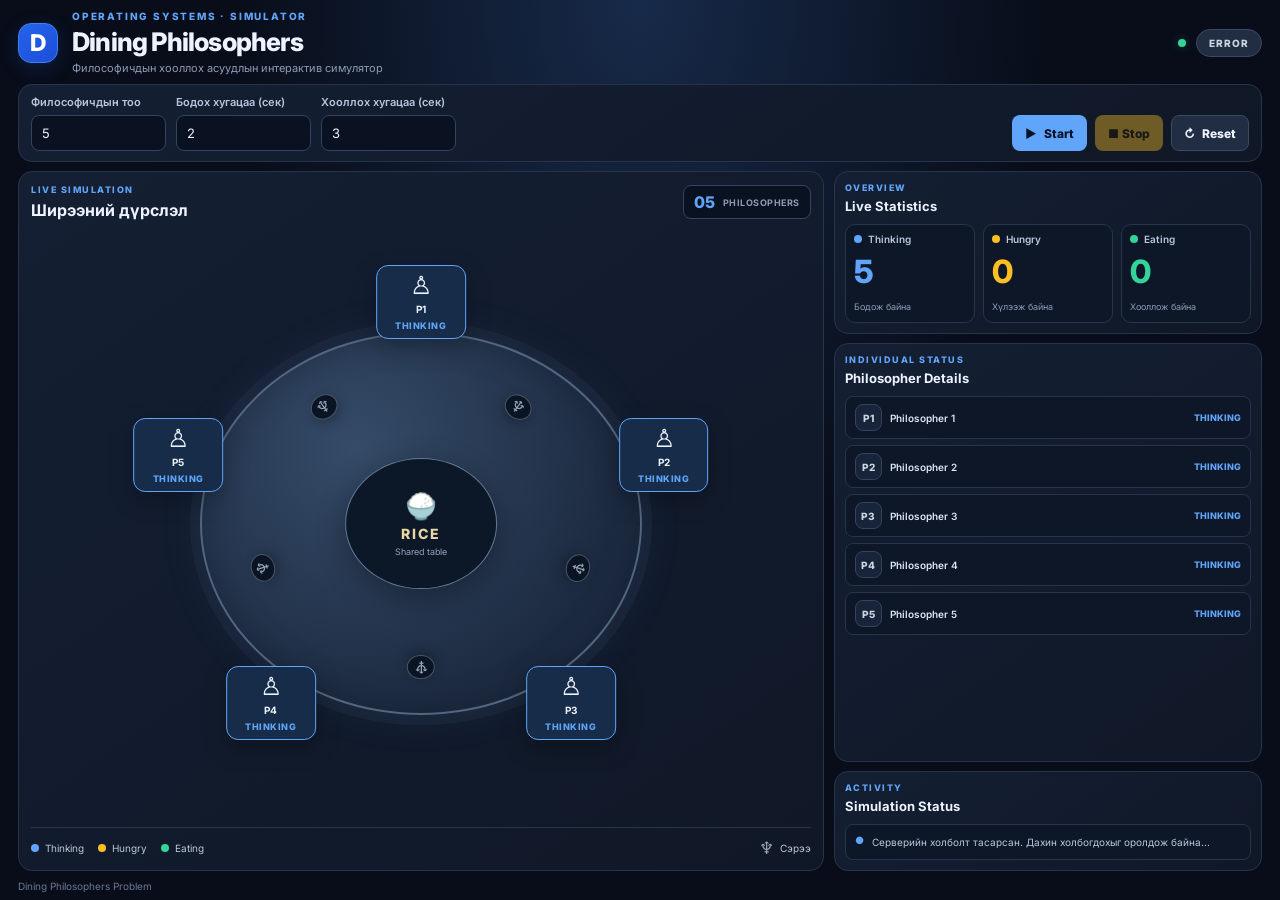
==== commit 2782877a: "Fix minor code in index.html" ====
--- a/src/frontend/index.html
+++ b/src/frontend/index.html
@@ -16,6 +16,7 @@
   <link rel="stylesheet" href="style.css">
   <script src="script.js" defer></script>
 <script src="bridge-client.js" defer></script>
+</head>
 <body>
   <main class="app">
 
@@ -214,7 +215,6 @@
     <!-- FOOTER -->
     <footer class="app-footer">
       <span>Dining Philosophers Problem</span>
-      <span>Frontend Simulator · Backend холболт хийгдээгүй</span>
     </footer>
 
   </main>
